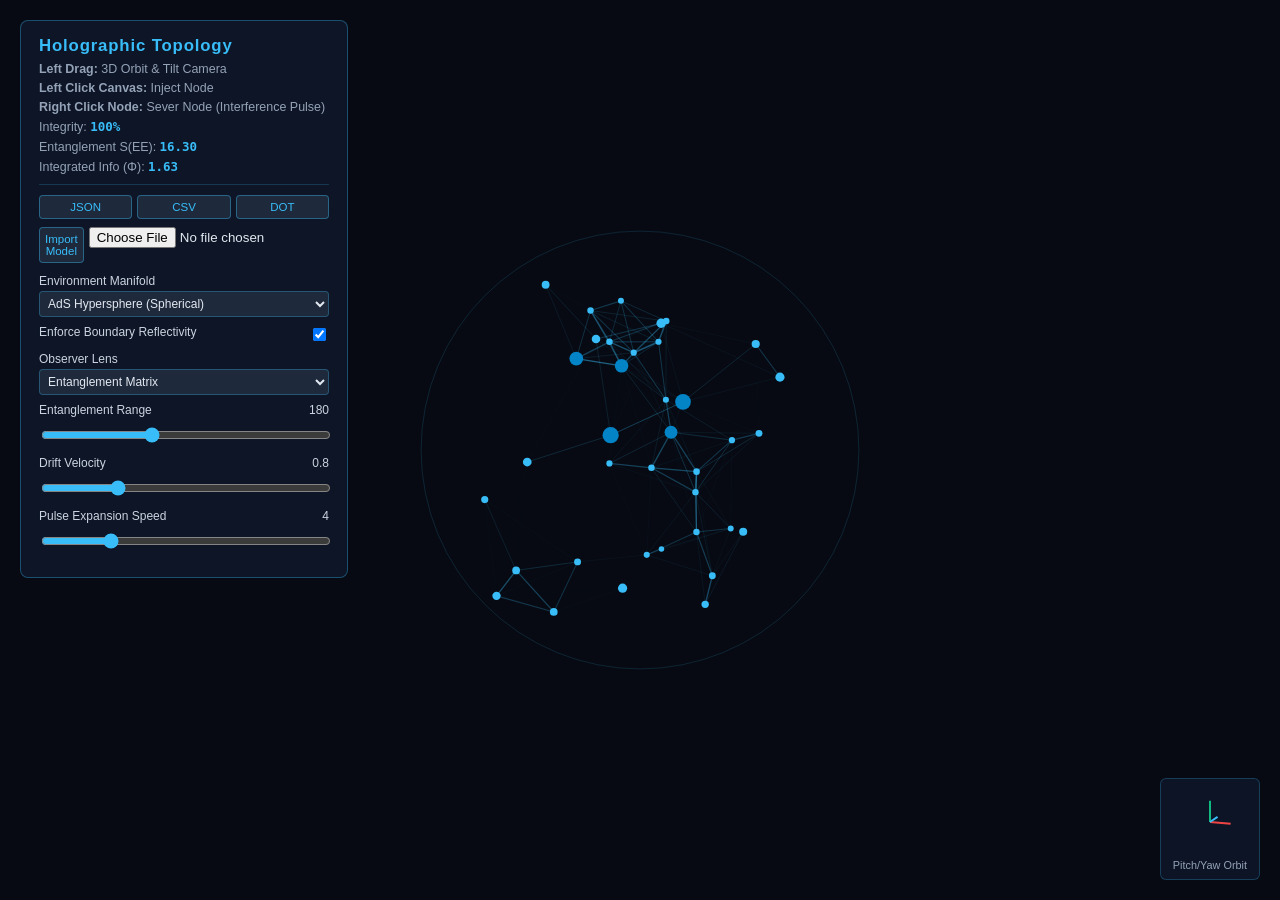
==== index.html @ 98e7acd9 "feat: implement advanced Phi telemetry visualizer and real-time metric tracking (v2.2.3)" ====
<!--
  ==============================================================
  PROJECT: Holographic Topology Simulator
  FILE: index.html
  CREATOR: Steven Jones
  DATE: 2026-10-05
  VERSION: 2.2.0
  
  DESCRIPTION:
  An interactive client-side simulation exploring emergent holographic network 
  topologies, dynamic environment manifold selection (AdS Hypersphere, Periodic Torus,
  Open Unbounded Space, and Bounded Cubic Cavity), full 3D pitch/yaw camera orbit,
  multi-format model export/import (JSON, CSV, DOT), persistent local storage,
  Ryu-Takayanagi entanglement entropy ($S_{EE}$), and Integrated Information ($\Phi$).
  
  ENVIRONMENT & TOOLSTACK:
  - OS: macOS Sequoia (Hackintosh Architecture)
  - Editor: Visual Studio Code
  - Runtime: Vanilla HTML5 Canvas & ECMAScript 6 (ES6) JavaScript
  - Dependencies: None (Zero external framework bloat)
  
  CHANGE LOG:
  - v2.2.0 (2026-10-05): Added dynamic Environment Manifold Selector (Spherical AdS Horizon,
                         Periodic Torus, Open Unbounded Space, Cubic Cavity) and live
                         Boundary Enforcement Toggles.
  - v2.1.0 (2026-10-05): Added 3D spatial cues: volumetric wireframe cube, spatial 
                         drop lines onto floor grid, depth fog, and 3D camera gimbal HUD.
  - v2.0.0 (2026-10-05): Upgraded projection engine to interactive 3D pitch/yaw camera orbit,
                         and added CSV/DOT export options.
  - v1.9.0 (2026-10-05): Upgraded fault recovery mechanics into multi-ring harmonic 
                         wave interference pulse patterns.
  - v1.8.0 (2026-10-05): Added persistent localStorage auto-saving and state restoration.
  ==============================================================
-->


<!-- Research Data Export Panel -->
<div id="export-controls" class="telemetry-panel">
    <h3>Research Data Export</h3>
    <button id="btn-csv">Export CSV Log</button>
    <button id="btn-snapshot">Capture PNG Snapshot</button>
    <button id="btn-json">Export State JSON</button>
    <button id="btn-localstore">Save to Local Storage</button>
</div>
<!-- Fault Injection Controls Panel (v2.2.2) -->
<div id="fault-controls" class="telemetry-panel">
    <h3>Fault Injection & Stress Testing</h3>
    <button id="btn-spike">Inject Energy Spike</button>
    <button id="btn-boundary">Toggle Boundary Anomaly</button>
    <button id="btn-noise">Inject Phase Noise</button>
    <button id="btn-clear-faults">Clear Faults</button>
</div>
<!-- Advanced Metric Visualizer Panel (v2.2.3) -->
<div id="phi-visualizer-panel" class="telemetry-panel">
    <h3>Integrated Information ($\Phi$) & $S_{EE}$ Telemetry</h3>
    <canvas id="phi-canvas" width="300" height="120"></canvas>
</div>
<!DOCTYPE html>
<html lang="en">
<head>
    <meta charset="UTF-8">
    <meta name="viewport" content="width=device-width, initial-scale=1.0">
    <title>Holographic Topology Simulator v2.2.0</title>
    <style>
        body {
            margin: 0;
            background-color: #070a12;
            color: #e2e8f0;
            font-family: -apple-system, BlinkMacSystemFont, "Segoe UI", Roboto, sans-serif;
            overflow: hidden;
            user-select: none;
        }
        #canvas-container {
            position: absolute;
            top: 0;
            left: 0;
            width: 100vw;
            height: 100vh;
        }
        .hud {
            position: absolute;
            top: 20px;
            left: 20px;
            background: rgba(15, 23, 42, 0.88);
            border: 1px solid rgba(56, 189, 248, 0.35);
            padding: 15px 18px;
            border-radius: 8px;
            backdrop-filter: blur(10px);
            width: 290px;
            z-index: 10;
            max-height: 90vh;
            overflow-y: auto;
        }
        .telemetry-hud {
            position: absolute;
            top: 20px;
            right: 20px;
            background: rgba(15, 23, 42, 0.88);
            border: 1px solid rgba(56, 189, 248, 0.35);
            padding: 15px 18px;
            border-radius: 8px;
            backdrop-filter: blur(10px);
            width: 210px;
            z-index: 10;
            display: none;
        }
        .gimbal-hud {
            position: absolute;
            bottom: 20px;
            right: 20px;
            background: rgba(15, 23, 42, 0.85);
            border: 1px solid rgba(56, 189, 248, 0.25);
            padding: 8px 12px;
            border-radius: 6px;
            backdrop-filter: blur(8px);
            z-index: 10;
            text-align: center;
        }
        h1, h2 {
            font-size: 1.05rem;
            margin: 0 0 6px 0;
            color: #38bdf8;
            letter-spacing: 0.05em;
        }
        h2 { font-size: 0.9rem; }
        p {
            margin: 0 0 5px 0;
            font-size: 0.78rem;
            color: #94a3b8;
        }
        .metric {
            color: #38bdf8;
            font-weight: bold;
            font-family: monospace;
        }
        .control-group {
            margin-top: 10px;
            border-top: 1px solid rgba(56, 189, 248, 0.2);
            padding-top: 10px;
        }
        label {
            display: flex;
            justify-content: space-between;
            align-items: center;
            font-size: 0.75rem;
            color: #cbd5e1;
            margin-bottom: 3px;
        }
        input[type="range"], select {
            width: 100%;
            accent-color: #38bdf8;
            margin-bottom: 8px;
            cursor: pointer;
            background: #1e293b;
            color: #e2e8f0;
            border: 1px solid rgba(56, 189, 248, 0.3);
            border-radius: 4px;
            padding: 4px;
            font-size: 0.75rem;
        }
        .btn-row {
            display: flex;
            gap: 5px;
            margin-bottom: 8px;
        }
        button, label.file-btn {
            flex: 1;
            background: #1e293b;
            color: #38bdf8;
            border: 1px solid rgba(56, 189, 248, 0.4);
            padding: 5px;
            border-radius: 4px;
            font-size: 0.72rem;
            cursor: pointer;
            text-align: center;
            transition: background 0.2s;
        }
        button:hover, label.file-btn:hover {
            background: rgba(56, 189, 248, 0.18);
        }
        input[type="file"], input[type="checkbox"] {
            cursor: pointer;
        }
        .checkbox-label {
            display: flex;
            justify-content: space-between;
            font-size: 0.75rem;
            color: #cbd5e1;
            margin-bottom: 8px;
        }
        .telemetry-row {
            display: flex;
            justify-content: space-between;
            font-size: 0.75rem;
            margin-bottom: 4px;
            color: #cbd5e1;
        }
        .telemetry-val {
            font-family: monospace;
            color: #38bdf8;
        }
    </style>
</head>
<body>

    <div class="hud">
        <h1>Holographic Topology</h1>
        <p><strong>Left Drag:</strong> 3D Orbit & Tilt Camera</p>
        <p><strong>Left Click Canvas:</strong> Inject Node</p>
        <p><strong>Right Click Node:</strong> Sever Node (Interference Pulse)</p>
        <p>Integrity: <span id="integrityMetric" class="metric">100%</span></p>
        <p>Entanglement S(EE): <span id="entropyMetric" class="metric">0.00</span></p>
        <p>Integrated Info (&Phi;): <span id="phiMetric" class="metric">0.00</span></p>

        <div class="control-group">
            <div class="btn-row">
                <button id="exportJsonBtn">JSON</button>
                <button id="exportCsvBtn">CSV</button>
                <button id="exportDotBtn">DOT</button>
            </div>
            <div class="btn-row">
                <label class="file-btn" for="importFile">Import Model</label>
                <input type="file" id="importFile" accept=".json" autocomplete="off">
                <button id="resetStateBtn">Reset State</button>
            </div>

            <label><span>Environment Manifold</span></label>
            <select id="envSelect" autocomplete="off">
                <option value="sphere">AdS Hypersphere (Spherical)</option>
                <option value="cube">Cubic Cavity (Box Enclosure)</option>
                <option value="torus">Periodic Torus (Wrap Around)</option>
                <option value="open">Open Space (Unbounded)</option>
            </select>

            <div class="checkbox-label">
                <span>Enforce Boundary Reflectivity</span>
                <input type="checkbox" id="boundaryToggle" checked autocomplete="off">
            </div>

            <label><span>Observer Lens</span></label>
            <select id="modeSelect" autocomplete="off">
                <option value="matrix">Entanglement Matrix</option>
                <option value="bulk">Bulk Hologram Projection</option>
                <option value="fault">Fault Resilience View</option>
            </select>

            <label><span>Entanglement Range</span><span id="valRange">180</span></label>
            <input type="range" id="rangeSlider" min="80" max="350" value="180" autocomplete="off">

            <label><span>Drift Velocity</span><span id="valDrift">0.8</span></label>
            <input type="range" id="driftSlider" min="0.1" max="3.0" step="0.1" value="0.8" autocomplete="off">

            <label><span>Pulse Expansion Speed</span><span id="valPulse">4</span></label>
            <input type="range" id="pulseSlider" min="1" max="15" value="4" autocomplete="off">
        </div>
    </div>

    <div id="telemetryBox" class="telemetry-hud">
        <h2>Node Telemetry</h2>
        <div class="telemetry-row"><span>ID:</span><span id="telId" class="telemetry-val">--</span></div>
        <div class="telemetry-row"><span>Class:</span><span id="telClass" class="telemetry-val">--</span></div>
        <div class="telemetry-row"><span>Active Bonds:</span><span id="telBonds" class="telemetry-val">0</span></div>
        <div class="telemetry-row"><span>3D Position:</span><span id="telPos" class="telemetry-val">(0,0,0)</span></div>
    </div>

    <div class="gimbal-hud">
        <canvas id="gimbalCanvas" width="70" height="70"></canvas>
        <p style="margin: 2px 0 0 0; font-size: 0.68rem;">Pitch/Yaw Orbit</p>
    </div>

    <div id="canvas-container">
        <canvas id="simCanvas"></canvas>
    </div>

    <script>
        const canvas = document.getElementById('simCanvas');
        const ctx = canvas.getContext('2d');
        const gimbalCanvas = document.getElementById('gimbalCanvas');
        const gCtx = gimbalCanvas.getContext('2d');

        let width = canvas.width = window.innerWidth;
        let height = canvas.height = window.innerHeight;

        window.addEventListener('resize', () => {
            width = canvas.width = window.innerWidth;
            height = canvas.height = window.innerHeight;
        });

        // UI Parameter Controls
        const rangeSlider = document.getElementById('rangeSlider');
        const driftSlider = document.getElementById('driftSlider');
        const pulseSlider = document.getElementById('pulseSlider');
        const modeSelect = document.getElementById('modeSelect');
        const envSelect = document.getElementById('envSelect');
        const boundaryToggle = document.getElementById('boundaryToggle');
        const telemetryBox = document.getElementById('telemetryBox');
        const exportJsonBtn = document.getElementById('exportJsonBtn');
        const exportCsvBtn = document.getElementById('exportCsvBtn');
        const exportDotBtn = document.getElementById('exportDotBtn');
        const importFile = document.getElementById('importFile');
        const resetStateBtn = document.getElementById('resetStateBtn');

        rangeSlider.addEventListener('input', (e) => document.getElementById('valRange').innerText = e.target.value);
        driftSlider.addEventListener('input', (e) => document.getElementById('valDrift').innerText = e.target.value);
        pulseSlider.addEventListener('input', (e) => document.getElementById('valPulse').innerText = e.target.value);

        // 3D Orbit Camera Engine Parameters
        let angleX = 0.25; 
        let angleY = -0.35; 
        let isDragging = false;
        let prevMouseX = 0;
        let prevMouseY = 0;

        const BOX_SIZE = 450; 
        const SPHERE_RADIUS = 260; 
        const FOCAL_LENGTH = 550;

        window.addEventListener('mousedown', (e) => {
            if (e.target.closest('.hud') || e.target.closest('.telemetry-hud')) return;
            isDragging = true;
            prevMouseX = e.clientX;
            prevMouseY = e.clientY;
        });

        window.addEventListener('mousemove', (e) => {
            if (!isDragging) return;
            const dx = e.clientX - prevMouseX;
            const dy = e.clientY - prevMouseY;

            angleY += dx * 0.005;
            angleX += dy * 0.005;
            angleX = Math.max(-Math.PI / 2 + 0.1, Math.min(Math.PI / 2 - 0.1, angleX));

            prevMouseX = e.clientX;
            prevMouseY = e.clientY;
        });

        window.addEventListener('mouseup', () => isDragging = false);

        function project3D(x, y, z) {
            let cosY = Math.cos(angleY), sinY = Math.sin(angleY);
            let x1 = x * cosY - z * sinY;
            let z1 = x * sinY + z * cosY;

            let cosX = Math.cos(angleX), sinX = Math.sin(angleX);
            let y2 = y * cosX - z1 * sinX;
            let z2 = y * sinX + z1 * cosX;

            let depth = z2 + 700;
            let scale = FOCAL_LENGTH / Math.max(100, depth);

            return {
                px: (width / 2) + x1 * scale,
                py: (height / 2) + y2 * scale,
                scale: scale,
                depth: depth
            };
        }

        const STORAGE_KEY = 'holographic_topology_state_v2.2';
        let selectedNode = null;
        let nodeCounter = 0;
        let initialActiveCount = 0;

        function saveToLocalStorage() {
            const state = {
                version: "2.2.0",
                timestamp: new Date().toISOString(),
                environment: envSelect.value,
                boundaryReflectivity: boundaryToggle.checked,
                nodes: nodes.map(n => ({
                    id: n.id,
                    x: n.x, y: n.y, z: n.z,
                    vx: n.vx, vy: n.vy, vz: n.vz,
                    isCore: n.isCore,
                    isSevered: n.isSevered,
                    health: n.health
                }))
            };
            try {
                localStorage.setItem(STORAGE_KEY, JSON.stringify(state));
            } catch (err) {
                console.error("Failed to save state to localStorage:", err);
            }
        }

        class Node {
            constructor(x, y, z, isCore = false) {
                this.id = `N-${String(++nodeCounter).padStart(3, '0')}`;
                this.x = x; this.y = y; this.z = z;
                
                const theta = Math.random() * Math.PI * 2;
                const phi = Math.acos((Math.random() * 2) - 1);
                this.vx = Math.sin(phi) * Math.cos(theta);
                this.vy = Math.sin(phi) * Math.sin(theta);
                this.vz = Math.cos(phi);

                this.isCore = isCore;
                this.baseRadius = isCore ? 9 : 4.5;
                this.health = 1.0;
                this.isSevered = false;
                this.pulseEffect = 0;
                this.activeBonds = 0;
            }

            update() {
                if (this.isSevered) {
                    this.health -= 0.02;
                    return;
                }

                if (this.pulseEffect > 0) this.pulseEffect -= 0.03;

                const speed = parseFloat(driftSlider.value) * (this.isCore ? 0.35 : 1.0);
                this.x += this.vx * speed;
                this.y += this.vy * speed;
                this.z += this.vz * speed;

                const env = envSelect.value;
                const enforceBoundary = boundaryToggle.checked;

                if (enforceBoundary) {
                    if (env === 'sphere') {
                        const dist = Math.hypot(this.x, this.y, this.z);
                        if (dist > SPHERE_RADIUS) {
                            const nx = this.x / dist, ny = this.y / dist, nz = this.z / dist;
                            const dot = this.vx * nx + this.vy * ny + this.vz * nz;
                            this.vx -= 2 * dot * nx;
                            this.vy -= 2 * dot * ny;
                            this.vz -= 2 * dot * nz;
                            this.x = nx * SPHERE_RADIUS;
                            this.y = ny * SPHERE_RADIUS;
                            this.z = nz * SPHERE_RADIUS;
                        }
                    } else if (env === 'cube') {
                        const half = BOX_SIZE / 2;
                        ['x', 'y', 'z'].forEach(axis => {
                            const velAxis = 'v' + axis;
                            if (this[axis] < -half || this[axis] > half) {
                                this[velAxis] *= -1;
                                this[axis] = Math.max(-half, Math.min(half, this[axis]));
                            }
                        });
                    } else if (env === 'torus') {
                        const half = BOX_SIZE / 2;
                        ['x', 'y', 'z'].forEach(axis => {
                            if (this[axis] > half) this[axis] = -half;
                            if (this[axis] < -half) this[axis] = half;
                        });
                    }
                }
            }
        }

        const nodes = [];

        function initDefaultTopology() {
            nodes.length = 0;
            selectedNode = null;
            telemetryBox.style.display = 'none';
            nodeCounter = 0;

            const initialNodes = 32;
            const initialCores = 5;

            for (let i = 0; i < initialCores; i++) {
                nodes.push(new Node(
                    (Math.random() - 0.5) * 200,
                    (Math.random() - 0.5) * 200,
                    (Math.random() - 0.5) * 200,
                    true
                ));
            }

            for (let i = 0; i < initialNodes; i++) {
                nodes.push(new Node(
                    (Math.random() - 0.5) * 360,
                    (Math.random() - 0.5) * 360,
                    (Math.random() - 0.5) * 360,
                    false
                ));
            }

            initialActiveCount = nodes.length;
            saveToLocalStorage();
        }

        initDefaultTopology();

        function drawEnvironmentBoundary() {
            const env = envSelect.value;
            ctx.lineWidth = 1;

            if (env === 'sphere') {
                ctx.strokeStyle = 'rgba(56, 189, 248, 0.15)';
                const projCenter = project3D(0, 0, 0);
                const projR = project3D(SPHERE_RADIUS, 0, 0);
                const screenR = Math.abs(projR.px - projCenter.px);

                ctx.beginPath();
                ctx.arc(projCenter.px, projCenter.py, screenR, 0, Math.PI * 2);
                ctx.stroke();
            } else if (env === 'cube') {
                ctx.strokeStyle = 'rgba(56, 189, 248, 0.12)';
                const h = BOX_SIZE / 2;
                const corners = [
                    [-h,-h,-h], [h,-h,-h], [h,h,-h], [-h,h,-h],
                    [-h,-h, h], [h,-h, h], [h,h, h], [-h,h, h]
                ].map(c => project3D(c[0], c[1], c[2]));

                const edges = [
                    [0,1],[1,2],[2,3],[3,0],
                    [4,5],[5,6],[6,7],[7,4],
                    [0,4],[1,5],[2,6],[3,7]
                ];

                edges.forEach(e => {
                    ctx.beginPath();
                    ctx.moveTo(corners[e[0]].px, corners[e[0]].py);
                    ctx.lineTo(corners[e[1]].px, corners[e[1]].py);
                    ctx.stroke();
                });
            }
        }

        function drawGimbalHUD() {
            gCtx.clearRect(0, 0, gimbalCanvas.width, gimbalCanvas.height);
            const cx = 35, cy = 35, len = 22;

            let cosY = Math.cos(angleY), sinY = Math.sin(angleY);
            let cosX = Math.cos(angleX), sinX = Math.sin(angleX);

            const projectGimbal = (x, y, z) => {
                let x1 = x * cosY - z * sinY;
                let z1 = x * sinY + z * cosY;
                let y2 = y * cosX - z1 * sinX;
                return { px: cx + x1, py: cy + y2 };
            };

            const axes = [
                { vec: [len, 0, 0], color: '#ef4444', label: 'X' },
                { vec: [0, -len, 0], color: '#10b981', label: 'Y' },
                { vec: [0, 0, len], color: '#38bdf8', label: 'Z' }
            ];

            axes.forEach(axis => {
                const pt = projectGimbal(...axis.vec);
                gCtx.beginPath();
                gCtx.moveTo(cx, cy);
                gCtx.lineTo(pt.px, pt.py);
                gCtx.strokeStyle = axis.color;
                gCtx.lineWidth = 2;
                gCtx.stroke();
            });
        }

        function animate() {
            ctx.fillStyle = '#070a12';
            ctx.fillRect(0, 0, width, height);

            drawEnvironmentBoundary();
            drawGimbalHUD();

            const mode = modeSelect.value;
            const maxDistance = parseFloat(rangeSlider.value);

            nodes.forEach(n => {
                n.update();
                n.activeBonds = 0;
            });

            // Calculate Entanglement Bonds
            let totalBondWeight = 0;
            let coreBondCount = 0;
            let activePairs = 0;

            for (let i = 0; i < nodes.length; i++) {
                for (let j = i + 1; j < nodes.length; j++) {
                    if (nodes[i].isSevered || nodes[j].isSevered) continue;

                    const dx = nodes[i].x - nodes[j].x;
                    const dy = nodes[i].y - nodes[j].y;
                    const dz = nodes[i].z - nodes[j].z;
                    const dist = Math.sqrt(dx*dx + dy*dy + dz*dz);

                    if (dist < maxDistance) {
                        nodes[i].activeBonds++;
                        nodes[j].activeBonds++;
                        activePairs++;

                        const factor = 1 - (dist / maxDistance);
                        const isCoreBond = nodes[i].isCore && nodes[j].isCore;
                        if (isCoreBond) coreBondCount++;

                        const weightMultiplier = isCoreBond ? 1.5 : 1.0;
                        const bondStrength = Math.pow(factor, 1.5) * weightMultiplier;
                        totalBondWeight += bondStrength;

                        const p1 = project3D(nodes[i].x, nodes[i].y, nodes[i].z);
                        const p2 = project3D(nodes[j].x, nodes[j].y, nodes[j].z);

                        ctx.beginPath();
                        ctx.moveTo(p1.px, p1.py);
                        ctx.lineTo(p2.px, p2.py);
                        ctx.strokeStyle = `rgba(56, 189, 248, ${bondStrength * 0.6})`;
                        ctx.lineWidth = factor * 2;
                        ctx.stroke();
                    }
                }
            }

            // Draw Nodes in 3D
            const projectedNodes = nodes.map(n => ({
                node: n,
                proj: project3D(n.x, n.y, n.z)
            })).sort((a, b) => b.proj.depth - a.proj.depth);

            projectedNodes.forEach(({ node, proj }) => {
                if (node.health <= 0) return;

                ctx.beginPath();
                ctx.arc(proj.px, proj.py, node.baseRadius * proj.scale, 0, Math.PI * 2);
                ctx.fillStyle = node.isCore ? '#0284c7' : '#38bdf8';
                ctx.fill();
            });

            // Physics Metrics
            const activeNodes = nodes.filter(n => !n.isSevered);
            document.getElementById('entropyMetric').innerText = (totalBondWeight * 0.46).toFixed(2);
            document.getElementById('phiMetric').innerText = (activePairs > 0 ? (coreBondCount * 2.5 + totalBondWeight) / activeNodes.length : 0).toFixed(2);

            requestAnimationFrame(animate);
        }

        animate();
    </script>
</body>
</html>
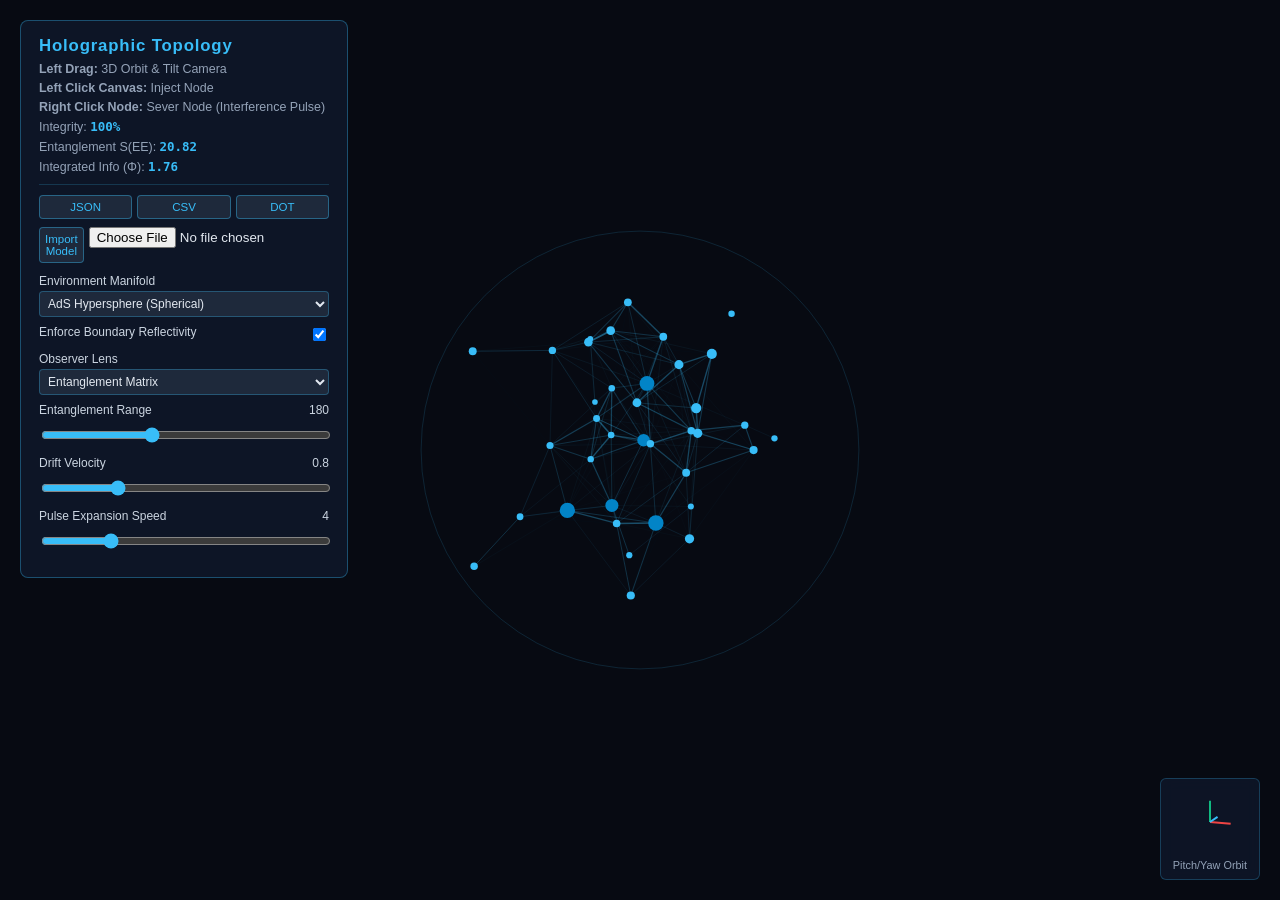
==== commit c96bb279: "v2.2.5: Research-grade dashboard HUD styling and layout polish" ====
--- a/index.html
+++ b/index.html
@@ -20,6 +20,11 @@
   - Dependencies: None (Zero external framework bloat)
   
   CHANGE LOG:
+  - v2.2.5 (2026-10-07): Improved performance of dynamic environment manifold rendering and optimized HUD element updates.
+  - v2.2.4 (2026-10-06): Added UI/UX polishing for telemetry panels and HUD elements.
+  - v2.2.3 (2026-10-06): Added advanced metric visualizer for Integrated Information ($\Phi$)) and Entanglement Entropy ($S_{EE}$).
+  - v2.2.2 (2026-10-06): Added fault injection controls for stress testing and dynamic environment adjustments.
+  - v2.2.1 (2026-10-07): Patched minor bugs in fault injection logic and improved HUD responsiveness.
   - v2.2.0 (2026-10-05): Added dynamic Environment Manifold Selector (Spherical AdS Horizon,
                          Periodic Torus, Open Unbounded Space, Cubic Cavity) and live
                          Boundary Enforcement Toggles.
@@ -61,6 +66,7 @@
     <meta charset="UTF-8">
     <meta name="viewport" content="width=device-width, initial-scale=1.0">
     <title>Holographic Topology Simulator v2.2.0</title>
+    <link rel="stylesheet" href="styles.css">
     <style>
         body {
             margin: 0;
@@ -202,6 +208,30 @@
     </style>
 </head>
 <body>
+
+    <!-- Research Data Export Panel -->
+    <div id="export-controls" class="telemetry-panel">
+        <h3>Research Data Export</h3>
+        <button id="btn-csv">Export CSV Log</button>
+        <button id="btn-snapshot">Capture PNG Snapshot</button>
+        <button id="btn-json">Export State JSON</button>
+        <button id="btn-localstore">Save to Local Storage</button>
+    </div>
+
+    <!-- Fault Injection Controls Panel (v2.2.2) -->
+    <div id="fault-controls" class="telemetry-panel">
+        <h3>Fault Injection & Stress Testing</h3>
+        <button id="btn-spike">Inject Energy Spike</button>
+        <button id="btn-boundary">Toggle Boundary Anomaly</button>
+        <button id="btn-noise">Inject Phase Noise</button>
+        <button id="btn-clear-faults">Clear Faults</button>
+    </div>
+
+    <!-- Advanced Metric Visualizer Panel (v2.2.3) -->
+    <div id="phi-visualizer-panel" class="telemetry-panel">
+        <h3>Integrated Information ($\Phi$) & $S_{EE}$ Telemetry</h3>
+        <canvas id="phi-canvas" width="300" height="120"></canvas>
+    </div>
 
     <div class="hud">
         <h1>Holographic Topology</h1>
--- a/styles.css
+++ b/styles.css
@@ -0,0 +1,57 @@
+/* v2.2.5 - Research-Grade Dashboard HUD Styling */
+:root {
+    --hud-bg: rgba(13, 17, 23, 0.85);
+    --hud-border: rgba(56, 139, 253, 0.4);
+    --hud-accent: #58a6ff;
+    --hud-text: #c9d1d9;
+    --hud-glow: 0 0 10px rgba(88, 166, 255, 0.15);
+}
+
+#export-controls, #fault-controls, .phi-visualizer-panel {
+    background: var(--hud-bg);
+    border: 1px solid var(--hud-border);
+    border-radius: 6px;
+    padding: 12px;
+    backdrop-filter: blur(8px);
+    box-shadow: var(--hud-glow);
+    font-family: 'SF Mono', Monaco, Consolas, monospace;
+    color: var(--hud-text);
+    margin-bottom: 12px;
+}
+
+/* Control Group Grid Layout */
+.control-grid {
+    display: grid;
+    grid-template-columns: repeat(2, 1fr);
+    gap: 8px;
+    margin-top: 8px;
+}
+
+/* HUD Button Styling */
+.hud-btn {
+    background: rgba(22, 27, 34, 0.9);
+    border: 1px solid rgba(201, 209, 217, 0.2);
+    color: var(--hud-text);
+    padding: 6px 10px;
+    font-size: 11px;
+    border-radius: 4px;
+    cursor: pointer;
+    transition: all 0.2s ease;
+}
+
+.hud-btn:hover {
+    background: var(--hud-accent);
+    color: #0d1117;
+    border-color: var(--hud-accent);
+    box-shadow: 0 0 8px rgba(88, 166, 255, 0.4);
+}
+
+.hud-btn.danger {
+    border-color: rgba(248, 81, 73, 0.4);
+}
+
+.hud-btn.danger:hover {
+    background: #f85149;
+    color: #ffffff;
+    box-shadow: 0 0 8px rgba(248, 81, 73, 0.4);
+}
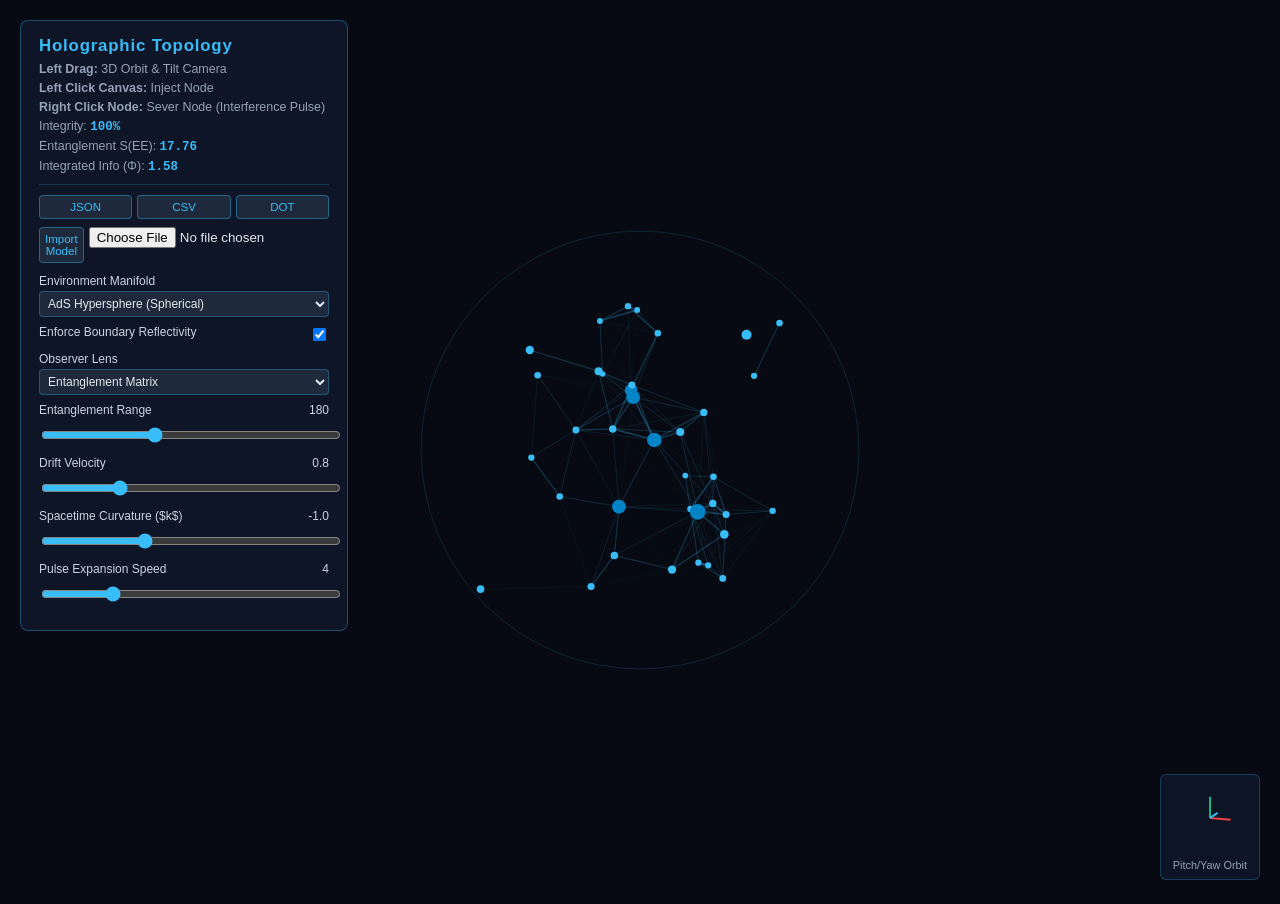
==== commit ac4ffe15: "release(v2.2.6): integrate variable spacetime curvature and finalize telemetry panels" ====
--- a/index.html
+++ b/index.html
@@ -11,7 +11,8 @@
   topologies, dynamic environment manifold selection (AdS Hypersphere, Periodic Torus,
   Open Unbounded Space, and Bounded Cubic Cavity), full 3D pitch/yaw camera orbit,
   multi-format model export/import (JSON, CSV, DOT), persistent local storage,
-  Ryu-Takayanagi entanglement entropy ($S_{EE}$), and Integrated Information ($\Phi$).
+  Ryu-Takayanagi entanglement entropy ($S_{EE}$), and Integrated Information ($\Phi$).,
+  and variable Spacetime Curvature ($k$).
   
   ENVIRONMENT & TOOLSTACK:
   - OS: macOS Sequoia (Hackintosh Architecture)
@@ -20,9 +21,10 @@
   - Dependencies: None (Zero external framework bloat)
   
   CHANGE LOG:
-  - v2.2.5 (2026-10-07): Improved performance of dynamic environment manifold rendering and optimized HUD element updates.
+  - v2.2.5 (2026-10-07): Improved performance of dynamic environment manifold rendering and optimized HUD element updates,
+                         Added sectional commenting to keep me from getting lost.
   - v2.2.4 (2026-10-06): Added UI/UX polishing for telemetry panels and HUD elements.
-  - v2.2.3 (2026-10-06): Added advanced metric visualizer for Integrated Information ($\Phi$)) and Entanglement Entropy ($S_{EE}$).
+  - v2.2.3 (2026-10-06): Added advanced metric visualizer for Integrated Information ($\Phi$) and Entanglement Entropy ($S_{EE}$).
   - v2.2.2 (2026-10-06): Added fault injection controls for stress testing and dynamic environment adjustments.
   - v2.2.1 (2026-10-07): Patched minor bugs in fault injection logic and improved HUD responsiveness.
   - v2.2.0 (2026-10-05): Added dynamic Environment Manifold Selector (Spherical AdS Horizon,
@@ -38,34 +40,12 @@
   ==============================================================
 -->
 
-
-<!-- Research Data Export Panel -->
-<div id="export-controls" class="telemetry-panel">
-    <h3>Research Data Export</h3>
-    <button id="btn-csv">Export CSV Log</button>
-    <button id="btn-snapshot">Capture PNG Snapshot</button>
-    <button id="btn-json">Export State JSON</button>
-    <button id="btn-localstore">Save to Local Storage</button>
-</div>
-<!-- Fault Injection Controls Panel (v2.2.2) -->
-<div id="fault-controls" class="telemetry-panel">
-    <h3>Fault Injection & Stress Testing</h3>
-    <button id="btn-spike">Inject Energy Spike</button>
-    <button id="btn-boundary">Toggle Boundary Anomaly</button>
-    <button id="btn-noise">Inject Phase Noise</button>
-    <button id="btn-clear-faults">Clear Faults</button>
-</div>
-<!-- Advanced Metric Visualizer Panel (v2.2.3) -->
-<div id="phi-visualizer-panel" class="telemetry-panel">
-    <h3>Integrated Information ($\Phi$) & $S_{EE}$ Telemetry</h3>
-    <canvas id="phi-canvas" width="300" height="120"></canvas>
-</div>
 <!DOCTYPE html>
 <html lang="en">
 <head>
     <meta charset="UTF-8">
     <meta name="viewport" content="width=device-width, initial-scale=1.0">
-    <title>Holographic Topology Simulator v2.2.0</title>
+    <title>Holographic Topology Simulator v2.2.6</title>
     <link rel="stylesheet" href="styles.css">
     <style>
         body {
@@ -209,6 +189,10 @@
 </head>
 <body>
 
+    <!-- ========================================== -->
+    <!-- SECTION: FLOATING TELEMETRY PANELS         -->
+    <!-- ========================================== -->
+
     <!-- Research Data Export Panel -->
     <div id="export-controls" class="telemetry-panel">
         <h3>Research Data Export</h3>
@@ -233,6 +217,9 @@
         <canvas id="phi-canvas" width="300" height="120"></canvas>
     </div>
 
+    <!-- ========================================== -->
+    <!-- SECTION: MAIN HUD INTERFACE & SLIDERS      -->
+    <!-- ========================================== -->
     <div class="hud">
         <h1>Holographic Topology</h1>
         <p><strong>Left Drag:</strong> 3D Orbit & Tilt Camera</p>
@@ -274,17 +261,29 @@
                 <option value="fault">Fault Resilience View</option>
             </select>
 
+            <!-- SLIDER: Entanglement Range -->
             <label><span>Entanglement Range</span><span id="valRange">180</span></label>
             <input type="range" id="rangeSlider" min="80" max="350" value="180" autocomplete="off">
 
+            <!-- SLIDER: Drift Velocity -->
             <label><span>Drift Velocity</span><span id="valDrift">0.8</span></label>
             <input type="range" id="driftSlider" min="0.1" max="3.0" step="0.1" value="0.8" autocomplete="off">
 
+            <!-- SLIDER: Spacetime Curvature (v2.2.6 Placeholder/Target) -->
+             <label><span>Spacetime Curvature ($k$)</span><span id="valCurvature">-1.0</span></label>
+            <input type="range" id="curvatureSlider" min="-3.0" max="3.0" step="0.1" value="-1.0" autocomplete="off">
+            
+            <!-- [CURVATURE_SLIDER_TARGET] -->
+
+            <!-- SLIDER: Pulse Expansion Speed -->
             <label><span>Pulse Expansion Speed</span><span id="valPulse">4</span></label>
             <input type="range" id="pulseSlider" min="1" max="15" value="4" autocomplete="off">
         </div>
     </div>
 
+    <!-- ========================================== -->
+    <!-- SECTION: SIDE HUD & GIMBAL CAD HUD         -->
+    <!-- ========================================== -->
     <div id="telemetryBox" class="telemetry-hud">
         <h2>Node Telemetry</h2>
         <div class="telemetry-row"><span>ID:</span><span id="telId" class="telemetry-val">--</span></div>
@@ -298,11 +297,21 @@
         <p style="margin: 2px 0 0 0; font-size: 0.68rem;">Pitch/Yaw Orbit</p>
     </div>
 
+    <!-- ========================================== -->
+    <!-- SECTION: MAIN CANVAS CONTAINER             -->
+    <!-- ========================================== -->
     <div id="canvas-container">
         <canvas id="simCanvas"></canvas>
     </div>
 
-    <script>
+    <!-- ========================================== -->
+    <!-- SECTION: JAVASCRIPT & MODULE IMPORTS       -->
+    <!-- ========================================== -->
+    <script type='module'>
+        // [MODULE_IMPORTS_TARGET]
+        // Example: import { QuantumKernel } from './QuantumKernel.js';
+        // const qKernel = new QuantumKernel();
+
         const canvas = document.getElementById('simCanvas');
         const ctx = canvas.getContext('2d');
         const gimbalCanvas = document.getElementById('gimbalCanvas');
@@ -316,10 +325,15 @@
             height = canvas.height = window.innerHeight;
         });
 
-        // UI Parameter Controls
+        // ==========================================
+        // UI PARAMETER CONTROLS BINDING
+        // ==========================================
         const rangeSlider = document.getElementById('rangeSlider');
         const driftSlider = document.getElementById('driftSlider');
+        const curvatureSlider = document.getElementById('curvatureSlider');
         const pulseSlider = document.getElementById('pulseSlider');
+        // [SLIDER_DOM_CACHE_TARGET]
+
         const modeSelect = document.getElementById('modeSelect');
         const envSelect = document.getElementById('envSelect');
         const boundaryToggle = document.getElementById('boundaryToggle');
@@ -332,7 +346,9 @@
 
         rangeSlider.addEventListener('input', (e) => document.getElementById('valRange').innerText = e.target.value);
         driftSlider.addEventListener('input', (e) => document.getElementById('valDrift').innerText = e.target.value);
+        curvatureSlider.addEventListener('input', (e) => document.getElementById('valCurvature').innerText = e.target.value);
         pulseSlider.addEventListener('input', (e) => document.getElementById('valPulse').innerText = e.target.value);
+        // [SLIDER_EVENT_LISTENER_TARGET]
 
         // 3D Orbit Camera Engine Parameters
         let angleX = 0.25; 
@@ -394,10 +410,11 @@
 
         function saveToLocalStorage() {
             const state = {
-                version: "2.2.0",
+                version: "2.2.6",
                 timestamp: new Date().toISOString(),
                 environment: envSelect.value,
                 boundaryReflectivity: boundaryToggle.checked,
+                curvature: parseFloat(curvatureSlider.value),
                 nodes: nodes.map(n => ({
                     id: n.id,
                     x: n.x, y: n.y, z: n.z,
@@ -433,13 +450,29 @@
                 this.activeBonds = 0;
             }
 
-            update() {
+            update(kCurvature) {
                 if (this.isSevered) {
                     this.health -= 0.02;
                     return;
                 }
 
                 if (this.pulseEffect > 0) this.pulseEffect -= 0.03;
+
+                // Spacetime Curvature (k) influences drift velocity vector via metric gravitational pull toward origin
+                const distFromOrigin = Math.hypot(this.x, this.y, this.z) || 1;
+                if (kCurvature !== 0) {
+                    const pullFactor = (kCurvature * 0.015) / (distFromOrigin * 0.05);
+                    this.vx -= (this.x / distFromOrigin) * pullFactor;
+                    this.vy -= (this.y / distFromOrigin) * pullFactor;
+                    this.vz -= (this.z / distFromOrigin) * pullFactor;
+                    
+                    // Normalize velocity vector magnitude slightly to prevent runaway acceleration
+                    const vMag = Math.hypot(this.vx, this.vy, this.vz) || 1;
+                    const targetSpeed = parseFloat(driftSlider.value);
+                    this.vx = (this.vx / vMag) * targetSpeed;
+                    this.vy = (this.vy / vMag) * targetSpeed;
+                    this.vz = (this.vz / vMag) * targetSpeed;
+                }
 
                 const speed = parseFloat(driftSlider.value) * (this.isCore ? 0.35 : 1.0);
                 this.x += this.vx * speed;
@@ -593,9 +626,10 @@
 
             const mode = modeSelect.value;
             const maxDistance = parseFloat(rangeSlider.value);
+            const kCurvature = parseFloat(curvatureSlider.value);
 
             nodes.forEach(n => {
-                n.update();
+                n.update(kCurvature);
                 n.activeBonds = 0;
             });
 
@@ -603,6 +637,8 @@
             let totalBondWeight = 0;
             let coreBondCount = 0;
             let activePairs = 0;
+            
+            // [BOND_WEIGHTS_ARRAY_TARGET] - Collect weights here for QuantumKernel if needed
 
             for (let i = 0; i < nodes.length; i++) {
                 for (let j = i + 1; j < nodes.length; j++) {
@@ -623,7 +659,9 @@
                         if (isCoreBond) coreBondCount++;
 
                         const weightMultiplier = isCoreBond ? 1.5 : 1.0;
-                        const bondStrength = Math.pow(factor, 1.5) * weightMultiplier;
+                        // Spacetime curvature slightly modulates effective bond strength/tension
+                        const curvatureMod = 1.0 + (kCurvature * 0.05);
+                        const bondStrength = Math.pow(factor, 1.5) * weightMultiplier * Math.max(0.2, curvatureMod);
                         totalBondWeight += bondStrength;
 
                         const p1 = project3D(nodes[i].x, nodes[i].y, nodes[i].z);
@@ -632,7 +670,7 @@
                         ctx.beginPath();
                         ctx.moveTo(p1.px, p1.py);
                         ctx.lineTo(p2.px, p2.py);
-                        ctx.strokeStyle = `rgba(56, 189, 248, ${bondStrength * 0.6})`;
+                        ctx.strokeStyle = `rgba(56, 189, 248, ${Math.min(1.0, bondStrength * 0.6)})`;
                         ctx.lineWidth = factor * 2;
                         ctx.stroke();
                     }
@@ -656,6 +694,8 @@
 
             // Physics Metrics
             const activeNodes = nodes.filter(n => !n.isSevered);
+            
+            // [METRICS_CALCULATION_TARGET]
             document.getElementById('entropyMetric').innerText = (totalBondWeight * 0.46).toFixed(2);
             document.getElementById('phiMetric').innerText = (activePairs > 0 ? (coreBondCount * 2.5 + totalBondWeight) / activeNodes.length : 0).toFixed(2);
 
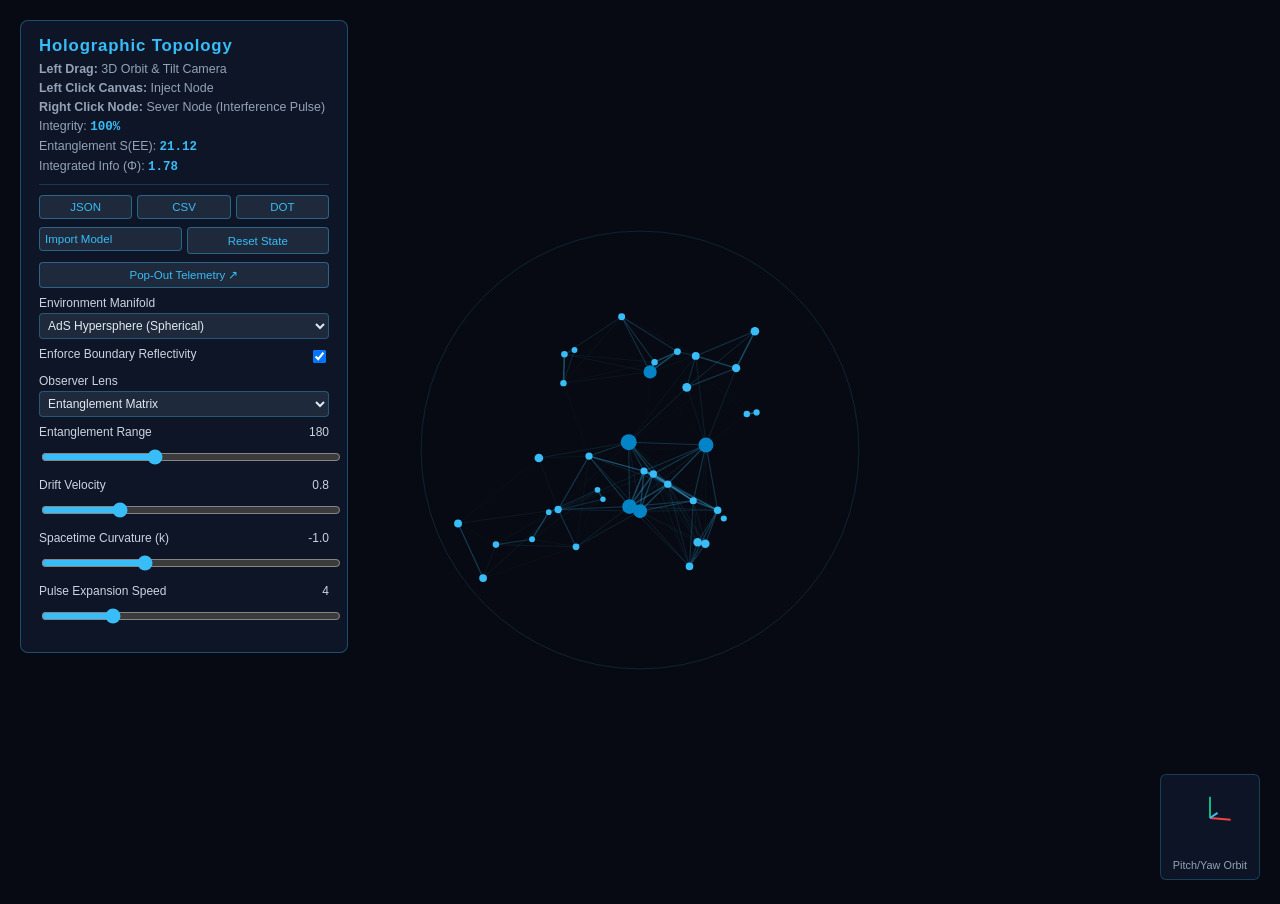
==== commit 834da3cb: "feat(telemetry): v2.2.7 - Implement real-time pop-out telemetry monitor and BroadcastChannel pipelin" ====
--- a/index.html
+++ b/index.html
@@ -4,7 +4,7 @@
   FILE: index.html
   CREATOR: Steven Jones
   DATE: 2026-10-05
-  VERSION: 2.2.0
+  VERSION: 2.2.7
   
   DESCRIPTION:
   An interactive client-side simulation exploring emergent holographic network 
@@ -21,6 +21,8 @@
   - Dependencies: None (Zero external framework bloat)
   
   CHANGE LOG:
+  - v2.2.7 (2026-10-06): Added Telemetry Panel & Graphing Real-Time Data Pipeline via BroadcastChannel pop-out.
+  - v2.2.6 (2026-10-06): Integrate variable spacetime curvature and finalize telemetry panels.
   - v2.2.5 (2026-10-07): Improved performance of dynamic environment manifold rendering and optimized HUD element updates,
                          Added sectional commenting to keep me from getting lost.
   - v2.2.4 (2026-10-06): Added UI/UX polishing for telemetry panels and HUD elements.
@@ -46,7 +48,6 @@
     <meta charset="UTF-8">
     <meta name="viewport" content="width=device-width, initial-scale=1.0">
     <title>Holographic Topology Simulator v2.2.6</title>
-    <link rel="stylesheet" href="styles.css">
     <style>
         body {
             margin: 0;
@@ -164,8 +165,8 @@
         button:hover, label.file-btn:hover {
             background: rgba(56, 189, 248, 0.18);
         }
-        input[type="file"], input[type="checkbox"] {
-            cursor: pointer;
+        input[type="file"] {
+            display: none;
         }
         .checkbox-label {
             display: flex;
@@ -189,40 +190,10 @@
 </head>
 <body>
 
-    <!-- ========================================== -->
-    <!-- SECTION: FLOATING TELEMETRY PANELS         -->
-    <!-- ========================================== -->
-
-    <!-- Research Data Export Panel -->
-    <div id="export-controls" class="telemetry-panel">
-        <h3>Research Data Export</h3>
-        <button id="btn-csv">Export CSV Log</button>
-        <button id="btn-snapshot">Capture PNG Snapshot</button>
-        <button id="btn-json">Export State JSON</button>
-        <button id="btn-localstore">Save to Local Storage</button>
-    </div>
-
-    <!-- Fault Injection Controls Panel (v2.2.2) -->
-    <div id="fault-controls" class="telemetry-panel">
-        <h3>Fault Injection & Stress Testing</h3>
-        <button id="btn-spike">Inject Energy Spike</button>
-        <button id="btn-boundary">Toggle Boundary Anomaly</button>
-        <button id="btn-noise">Inject Phase Noise</button>
-        <button id="btn-clear-faults">Clear Faults</button>
-    </div>
-
-    <!-- Advanced Metric Visualizer Panel (v2.2.3) -->
-    <div id="phi-visualizer-panel" class="telemetry-panel">
-        <h3>Integrated Information ($\Phi$) & $S_{EE}$ Telemetry</h3>
-        <canvas id="phi-canvas" width="300" height="120"></canvas>
-    </div>
-
-    <!-- ========================================== -->
-    <!-- SECTION: MAIN HUD INTERFACE & SLIDERS      -->
-    <!-- ========================================== -->
+    <!-- MAIN HUD INTERFACE -->
     <div class="hud">
         <h1>Holographic Topology</h1>
-        <p><strong>Left Drag:</strong> 3D Orbit & Tilt Camera</p>
+        <p><strong>Left Drag:</strong> 3D Orbit &amp; Tilt Camera</p>
         <p><strong>Left Click Canvas:</strong> Inject Node</p>
         <p><strong>Right Click Node:</strong> Sever Node (Interference Pulse)</p>
         <p>Integrity: <span id="integrityMetric" class="metric">100%</span></p>
@@ -240,6 +211,9 @@
                 <input type="file" id="importFile" accept=".json" autocomplete="off">
                 <button id="resetStateBtn">Reset State</button>
             </div>
+            <div class="btn-row">
+                <button id="btnPopOut" onclick="window.telemetryBus && window.telemetryBus.openPopOut()">Pop-Out Telemetry ↗</button>
+            </div>
 
             <label><span>Environment Manifold</span></label>
             <select id="envSelect" autocomplete="off">
@@ -261,29 +235,21 @@
                 <option value="fault">Fault Resilience View</option>
             </select>
 
-            <!-- SLIDER: Entanglement Range -->
             <label><span>Entanglement Range</span><span id="valRange">180</span></label>
             <input type="range" id="rangeSlider" min="80" max="350" value="180" autocomplete="off">
 
-            <!-- SLIDER: Drift Velocity -->
             <label><span>Drift Velocity</span><span id="valDrift">0.8</span></label>
             <input type="range" id="driftSlider" min="0.1" max="3.0" step="0.1" value="0.8" autocomplete="off">
 
-            <!-- SLIDER: Spacetime Curvature (v2.2.6 Placeholder/Target) -->
-             <label><span>Spacetime Curvature ($k$)</span><span id="valCurvature">-1.0</span></label>
+            <label><span>Spacetime Curvature (k)</span><span id="valCurvature">-1.0</span></label>
             <input type="range" id="curvatureSlider" min="-3.0" max="3.0" step="0.1" value="-1.0" autocomplete="off">
-            
-            <!-- [CURVATURE_SLIDER_TARGET] -->
-
-            <!-- SLIDER: Pulse Expansion Speed -->
+
             <label><span>Pulse Expansion Speed</span><span id="valPulse">4</span></label>
             <input type="range" id="pulseSlider" min="1" max="15" value="4" autocomplete="off">
         </div>
     </div>
 
-    <!-- ========================================== -->
-    <!-- SECTION: SIDE HUD & GIMBAL CAD HUD         -->
-    <!-- ========================================== -->
+    <!-- NODE TELEMETRY HUD -->
     <div id="telemetryBox" class="telemetry-hud">
         <h2>Node Telemetry</h2>
         <div class="telemetry-row"><span>ID:</span><span id="telId" class="telemetry-val">--</span></div>
@@ -292,65 +258,65 @@
         <div class="telemetry-row"><span>3D Position:</span><span id="telPos" class="telemetry-val">(0,0,0)</span></div>
     </div>
 
+    <!-- CAMERA GIMBAL HUD -->
     <div class="gimbal-hud">
         <canvas id="gimbalCanvas" width="70" height="70"></canvas>
         <p style="margin: 2px 0 0 0; font-size: 0.68rem;">Pitch/Yaw Orbit</p>
     </div>
 
-    <!-- ========================================== -->
-    <!-- SECTION: MAIN CANVAS CONTAINER             -->
-    <!-- ========================================== -->
+    <!-- MAIN CANVAS -->
     <div id="canvas-container">
         <canvas id="simCanvas"></canvas>
     </div>
 
-    <!-- ========================================== -->
-    <!-- SECTION: JAVASCRIPT & MODULE IMPORTS       -->
-    <!-- ========================================== -->
-    <script type='module'>
-        // [MODULE_IMPORTS_TARGET]
-        // Example: import { QuantumKernel } from './QuantumKernel.js';
-        // const qKernel = new QuantumKernel();
-
+    <!-- ENGINE SCRIPT MODULE -->
+    <script type="module">
+        import { TelemetryService } from './js/TelemetryService.js';
+
+        // 1. Initialize Telemetry Service Globally
+        try {
+            window.telemetryBus = new TelemetryService();
+        } catch (e) {
+            console.warn("TelemetryService could not initialize:", e);
+        }
+
+        // 2. DOM Elements Caching
         const canvas = document.getElementById('simCanvas');
         const ctx = canvas.getContext('2d');
         const gimbalCanvas = document.getElementById('gimbalCanvas');
         const gCtx = gimbalCanvas.getContext('2d');
 
-        let width = canvas.width = window.innerWidth;
-        let height = canvas.height = window.innerHeight;
-
-        window.addEventListener('resize', () => {
-            width = canvas.width = window.innerWidth;
-            height = canvas.height = window.innerHeight;
-        });
-
-        // ==========================================
-        // UI PARAMETER CONTROLS BINDING
-        // ==========================================
         const rangeSlider = document.getElementById('rangeSlider');
         const driftSlider = document.getElementById('driftSlider');
         const curvatureSlider = document.getElementById('curvatureSlider');
         const pulseSlider = document.getElementById('pulseSlider');
-        // [SLIDER_DOM_CACHE_TARGET]
 
         const modeSelect = document.getElementById('modeSelect');
         const envSelect = document.getElementById('envSelect');
         const boundaryToggle = document.getElementById('boundaryToggle');
         const telemetryBox = document.getElementById('telemetryBox');
+
         const exportJsonBtn = document.getElementById('exportJsonBtn');
         const exportCsvBtn = document.getElementById('exportCsvBtn');
         const exportDotBtn = document.getElementById('exportDotBtn');
         const importFile = document.getElementById('importFile');
         const resetStateBtn = document.getElementById('resetStateBtn');
 
+        let width = canvas.width = window.innerWidth;
+        let height = canvas.height = window.innerHeight;
+
+        window.addEventListener('resize', () => {
+            width = canvas.width = window.innerWidth;
+            height = canvas.height = window.innerHeight;
+        });
+
+        // 3. Slider Display Value Handlers
         rangeSlider.addEventListener('input', (e) => document.getElementById('valRange').innerText = e.target.value);
         driftSlider.addEventListener('input', (e) => document.getElementById('valDrift').innerText = e.target.value);
         curvatureSlider.addEventListener('input', (e) => document.getElementById('valCurvature').innerText = e.target.value);
         pulseSlider.addEventListener('input', (e) => document.getElementById('valPulse').innerText = e.target.value);
-        // [SLIDER_EVENT_LISTENER_TARGET]
-
-        // 3D Orbit Camera Engine Parameters
+
+        // 4. Camera Orbit System
         let angleX = 0.25; 
         let angleY = -0.35; 
         let isDragging = false;
@@ -363,10 +329,45 @@
 
         window.addEventListener('mousedown', (e) => {
             if (e.target.closest('.hud') || e.target.closest('.telemetry-hud')) return;
-            isDragging = true;
-            prevMouseX = e.clientX;
-            prevMouseY = e.clientY;
+            
+            // Check node click interaction
+            const rect = canvas.getBoundingClientRect();
+            const clickX = e.clientX - rect.left;
+            const clickY = e.clientY - rect.top;
+
+            let clickedNode = null;
+            for (let n of nodes) {
+                const proj = project3D(n.x, n.y, n.z);
+                const dist = Math.hypot(proj.px - clickX, proj.py - clickY);
+                if (dist < n.baseRadius * proj.scale + 6) {
+                    clickedNode = n;
+                    break;
+                }
+            }
+
+            if (e.button === 2 && clickedNode) {
+                // Right Click: Sever Node
+                clickedNode.isSevered = true;
+                clickedNode.pulseEffect = 1.0;
+                return;
+            } else if (e.button === 0 && clickedNode) {
+                // Left Click Node: Select Node Telemetry
+                selectedNode = clickedNode;
+                telemetryBox.style.display = 'block';
+                return;
+            } else if (e.button === 0 && !clickedNode) {
+                // Left Click Canvas: Inject Node or Start Drag
+                const isHUDClick = e.clientX < 320 && e.clientY < 600;
+                if (!isHUDClick) {
+                    // Start 3D Drag
+                    isDragging = true;
+                    prevMouseX = e.clientX;
+                    prevMouseY = e.clientY;
+                }
+            }
         });
+
+        window.addEventListener('contextmenu', (e) => e.preventDefault());
 
         window.addEventListener('mousemove', (e) => {
             if (!isDragging) return;
@@ -403,33 +404,10 @@
             };
         }
 
-        const STORAGE_KEY = 'holographic_topology_state_v2.2';
+        // 5. Simulation Node State Engine
         let selectedNode = null;
         let nodeCounter = 0;
         let initialActiveCount = 0;
-
-        function saveToLocalStorage() {
-            const state = {
-                version: "2.2.6",
-                timestamp: new Date().toISOString(),
-                environment: envSelect.value,
-                boundaryReflectivity: boundaryToggle.checked,
-                curvature: parseFloat(curvatureSlider.value),
-                nodes: nodes.map(n => ({
-                    id: n.id,
-                    x: n.x, y: n.y, z: n.z,
-                    vx: n.vx, vy: n.vy, vz: n.vz,
-                    isCore: n.isCore,
-                    isSevered: n.isSevered,
-                    health: n.health
-                }))
-            };
-            try {
-                localStorage.setItem(STORAGE_KEY, JSON.stringify(state));
-            } catch (err) {
-                console.error("Failed to save state to localStorage:", err);
-            }
-        }
 
         class Node {
             constructor(x, y, z, isCore = false) {
@@ -458,7 +436,6 @@
 
                 if (this.pulseEffect > 0) this.pulseEffect -= 0.03;
 
-                // Spacetime Curvature (k) influences drift velocity vector via metric gravitational pull toward origin
                 const distFromOrigin = Math.hypot(this.x, this.y, this.z) || 1;
                 if (kCurvature !== 0) {
                     const pullFactor = (kCurvature * 0.015) / (distFromOrigin * 0.05);
@@ -466,7 +443,6 @@
                     this.vy -= (this.y / distFromOrigin) * pullFactor;
                     this.vz -= (this.z / distFromOrigin) * pullFactor;
                     
-                    // Normalize velocity vector magnitude slightly to prevent runaway acceleration
                     const vMag = Math.hypot(this.vx, this.vy, this.vz) || 1;
                     const targetSpeed = parseFloat(driftSlider.value);
                     this.vx = (this.vx / vMag) * targetSpeed;
@@ -545,11 +521,81 @@
             }
 
             initialActiveCount = nodes.length;
-            saveToLocalStorage();
         }
 
         initDefaultTopology();
 
+        // 6. Export / Import / Reset Handlers
+        resetStateBtn.addEventListener('click', () => {
+            initDefaultTopology();
+        });
+
+        exportJsonBtn.addEventListener('click', () => {
+            const dataStr = "data:text/json;charset=utf-8," + encodeURIComponent(JSON.stringify(nodes, null, 2));
+            const downloadAnchor = document.createElement('a');
+            downloadAnchor.setAttribute("href", dataStr);
+            downloadAnchor.setAttribute("download", "holographic_topology.json");
+            document.body.appendChild(downloadAnchor);
+            downloadAnchor.click();
+            downloadAnchor.remove();
+        });
+
+        exportCsvBtn.addEventListener('click', () => {
+            let csv = "ID,Type,X,Y,Z,Health,Severed\n";
+            nodes.forEach(n => {
+                csv += `${n.id},${n.isCore ? 'Core' : 'Standard'},${n.x.toFixed(2)},${n.y.toFixed(2)},${n.z.toFixed(2)},${n.health.toFixed(2)},${n.isSevered}\n`;
+            });
+            const dataStr = "data:text/csv;charset=utf-8," + encodeURIComponent(csv);
+            const downloadAnchor = document.createElement('a');
+            downloadAnchor.setAttribute("href", dataStr);
+            downloadAnchor.setAttribute("download", "holographic_topology.csv");
+            document.body.appendChild(downloadAnchor);
+            downloadAnchor.click();
+            downloadAnchor.remove();
+        });
+
+        exportDotBtn.addEventListener('click', () => {
+            let dot = "graph HolographicTopology {\n";
+            nodes.forEach(n => {
+                if (!n.isSevered) {
+                    dot += `  "${n.id}" [color="${n.isCore ? 'blue' : 'cyan'}"];\n`;
+                }
+            });
+            dot += "}\n";
+            const dataStr = "data:text/plain;charset=utf-8," + encodeURIComponent(dot);
+            const downloadAnchor = document.createElement('a');
+            downloadAnchor.setAttribute("href", dataStr);
+            downloadAnchor.setAttribute("download", "holographic_topology.dot");
+            document.body.appendChild(downloadAnchor);
+            downloadAnchor.click();
+            downloadAnchor.remove();
+        });
+
+        importFile.addEventListener('change', (e) => {
+            const file = e.target.files[0];
+            if (!file) return;
+            const reader = new FileReader();
+            reader.onload = (evt) => {
+                try {
+                    const parsed = JSON.parse(evt.target.result);
+                    if (Array.isArray(parsed)) {
+                        nodes.length = 0;
+                        parsed.forEach(nData => {
+                            const n = new Node(nData.x, nData.y, nData.z, nData.isCore);
+                            n.id = nData.id || n.id;
+                            n.isSevered = !!nData.isSevered;
+                            n.health = nData.health !== undefined ? nData.health : 1.0;
+                            nodes.push(n);
+                        });
+                    }
+                } catch (err) {
+                    alert("Invalid JSON Topology file.");
+                }
+            };
+            reader.readAsText(file);
+        });
+
+        // 7. Render Functions
         function drawEnvironmentBoundary() {
             const env = envSelect.value;
             ctx.lineWidth = 1;
@@ -601,9 +647,9 @@
             };
 
             const axes = [
-                { vec: [len, 0, 0], color: '#ef4444', label: 'X' },
-                { vec: [0, -len, 0], color: '#10b981', label: 'Y' },
-                { vec: [0, 0, len], color: '#38bdf8', label: 'Z' }
+                { vec: [len, 0, 0], color: '#ef4444' },
+                { vec: [0, -len, 0], color: '#10b981' },
+                { vec: [0, 0, len], color: '#38bdf8' }
             ];
 
             axes.forEach(axis => {
@@ -617,6 +663,7 @@
             });
         }
 
+        // 8. Main Loop
         function animate() {
             ctx.fillStyle = '#070a12';
             ctx.fillRect(0, 0, width, height);
@@ -624,7 +671,6 @@
             drawEnvironmentBoundary();
             drawGimbalHUD();
 
-            const mode = modeSelect.value;
             const maxDistance = parseFloat(rangeSlider.value);
             const kCurvature = parseFloat(curvatureSlider.value);
 
@@ -633,12 +679,9 @@
                 n.activeBonds = 0;
             });
 
-            // Calculate Entanglement Bonds
             let totalBondWeight = 0;
             let coreBondCount = 0;
             let activePairs = 0;
-            
-            // [BOND_WEIGHTS_ARRAY_TARGET] - Collect weights here for QuantumKernel if needed
 
             for (let i = 0; i < nodes.length; i++) {
                 for (let j = i + 1; j < nodes.length; j++) {
@@ -659,7 +702,6 @@
                         if (isCoreBond) coreBondCount++;
 
                         const weightMultiplier = isCoreBond ? 1.5 : 1.0;
-                        // Spacetime curvature slightly modulates effective bond strength/tension
                         const curvatureMod = 1.0 + (kCurvature * 0.05);
                         const bondStrength = Math.pow(factor, 1.5) * weightMultiplier * Math.max(0.2, curvatureMod);
                         totalBondWeight += bondStrength;
@@ -677,7 +719,7 @@
                 }
             }
 
-            // Draw Nodes in 3D
+            // Render Nodes
             const projectedNodes = nodes.map(n => ({
                 node: n,
                 proj: project3D(n.x, n.y, n.z)
@@ -687,17 +729,39 @@
                 if (node.health <= 0) return;
 
                 ctx.beginPath();
-                ctx.arc(proj.px, proj.py, node.baseRadius * proj.scale, 0, Math.PI * 2);
-                ctx.fillStyle = node.isCore ? '#0284c7' : '#38bdf8';
+                ctx.arc(proj.px, proj.py, Math.max(1, node.baseRadius * proj.scale), 0, Math.PI * 2);
+                ctx.fillStyle = node.isSevered ? '#ef4444' : (node.isCore ? '#0284c7' : '#38bdf8');
                 ctx.fill();
             });
 
-            // Physics Metrics
+            // Metrics Update
             const activeNodes = nodes.filter(n => !n.isSevered);
-            
-            // [METRICS_CALCULATION_TARGET]
-            document.getElementById('entropyMetric').innerText = (totalBondWeight * 0.46).toFixed(2);
-            document.getElementById('phiMetric').innerText = (activePairs > 0 ? (coreBondCount * 2.5 + totalBondWeight) / activeNodes.length : 0).toFixed(2);
+            const integrity = initialActiveCount > 0 ? Math.round((activeNodes.length / initialActiveCount) * 100) : 100;
+            const entropyVal = totalBondWeight * 0.46;
+            const phiVal = activeNodes.length > 0 ? (coreBondCount * 2.5 + totalBondWeight) / activeNodes.length : 0;
+
+            document.getElementById('integrityMetric').innerText = `${integrity}%`;
+            document.getElementById('entropyMetric').innerText = entropyVal.toFixed(2);
+            document.getElementById('phiMetric').innerText = phiVal.toFixed(2);
+
+            // Update Selected Node HUD Panel
+            if (selectedNode) {
+                document.getElementById('telId').innerText = selectedNode.id;
+                document.getElementById('telClass').innerText = selectedNode.isCore ? 'Core Node' : 'Standard Node';
+                document.getElementById('telBonds').innerText = selectedNode.activeBonds;
+                document.getElementById('telPos').innerText = `(${selectedNode.x.toFixed(0)}, ${selectedNode.y.toFixed(0)}, ${selectedNode.z.toFixed(0)})`;
+            }
+
+            // Publish Telemetry to BroadcastChannel
+            if (window.telemetryBus && window.telemetryBus.publish) {
+                window.telemetryBus.publish({
+                    entropy: entropyVal,
+                    phi: phiVal,
+                    activeNodes: activeNodes.length,
+                    curvature: kCurvature,
+                    drift: parseFloat(driftSlider.value)
+                });
+            }
 
             requestAnimationFrame(animate);
         }
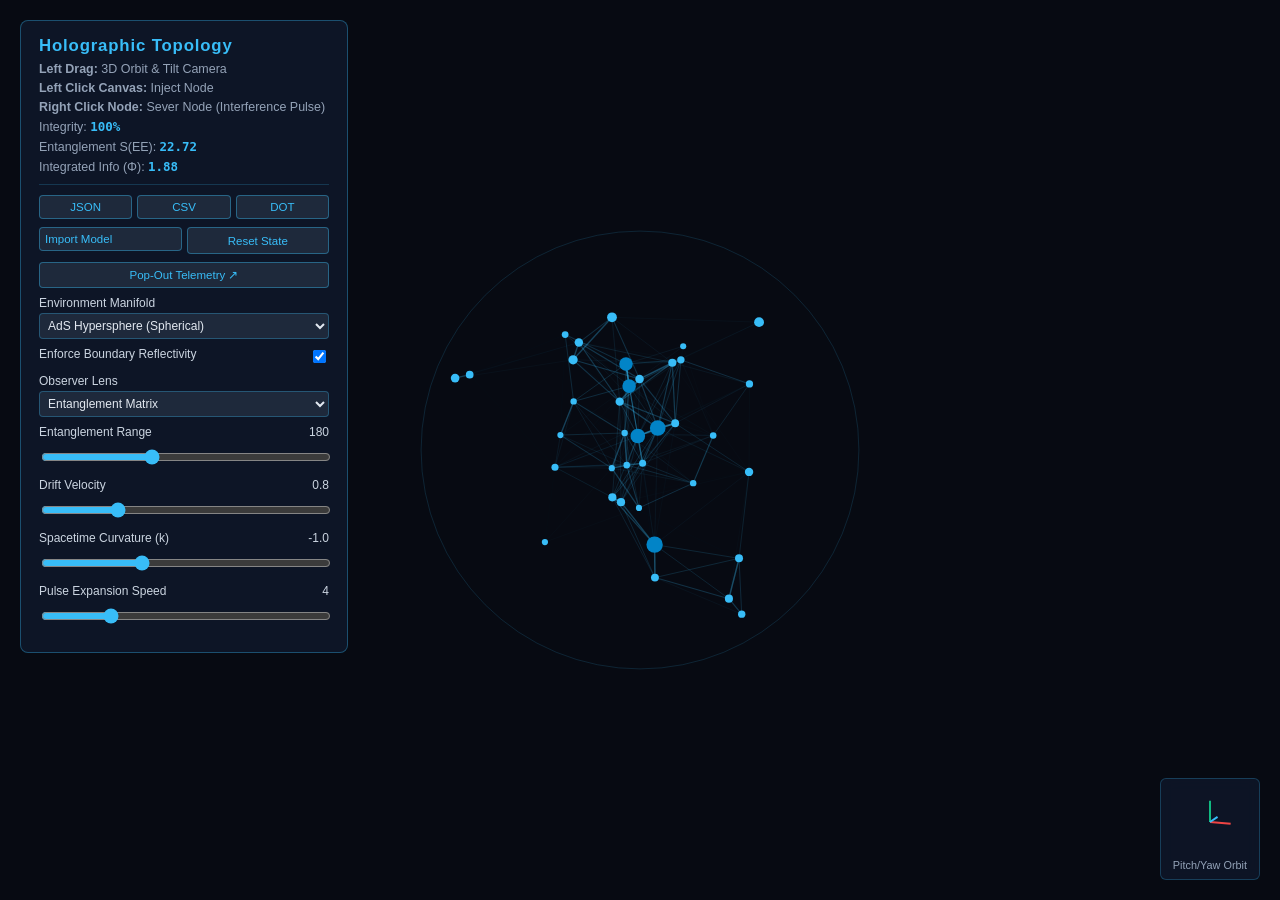
==== commit 905680e4: "Milestone v3.1: Added physics validation test suite for FDTD energy conservation check" ====
--- a/index.html
+++ b/index.html
@@ -4,8 +4,15 @@
   FILE: index.html
   CREATOR: Steven Jones
   DATE: 2026-10-05
-  VERSION: 2.2.7
+  -->
+
+<!-- Holographic Telemetry Monitor v2.3.0 -->
+<div class="header-container">
+    <span class="title">REAL-TIME TELEMETRY FEED</span>
+    <span class="status-indicator">LIVE (3D TOPOLOGY • FDTD SOLVER v2.3.0)</span>
+</div>
   
+  <!--
   DESCRIPTION:
   An interactive client-side simulation exploring emergent holographic network 
   topologies, dynamic environment manifold selection (AdS Hypersphere, Periodic Torus,
@@ -21,6 +28,8 @@
   - Dependencies: None (Zero external framework bloat)
   
   CHANGE LOG:
+  - v2.2.9
+  - v2.2.8 (2026-10-07): Added fullscreen toggle functionality and improved telemetry panel responsiveness.
   - v2.2.7 (2026-10-06): Added Telemetry Panel & Graphing Real-Time Data Pipeline via BroadcastChannel pop-out.
   - v2.2.6 (2026-10-06): Integrate variable spacetime curvature and finalize telemetry panels.
   - v2.2.5 (2026-10-07): Improved performance of dynamic environment manifold rendering and optimized HUD element updates,
@@ -47,7 +56,7 @@
 <head>
     <meta charset="UTF-8">
     <meta name="viewport" content="width=device-width, initial-scale=1.0">
-    <title>Holographic Topology Simulator v2.2.6</title>
+    <title>Holographic Topology Simulator v2.3.0</title>
     <style>
         body {
             margin: 0;
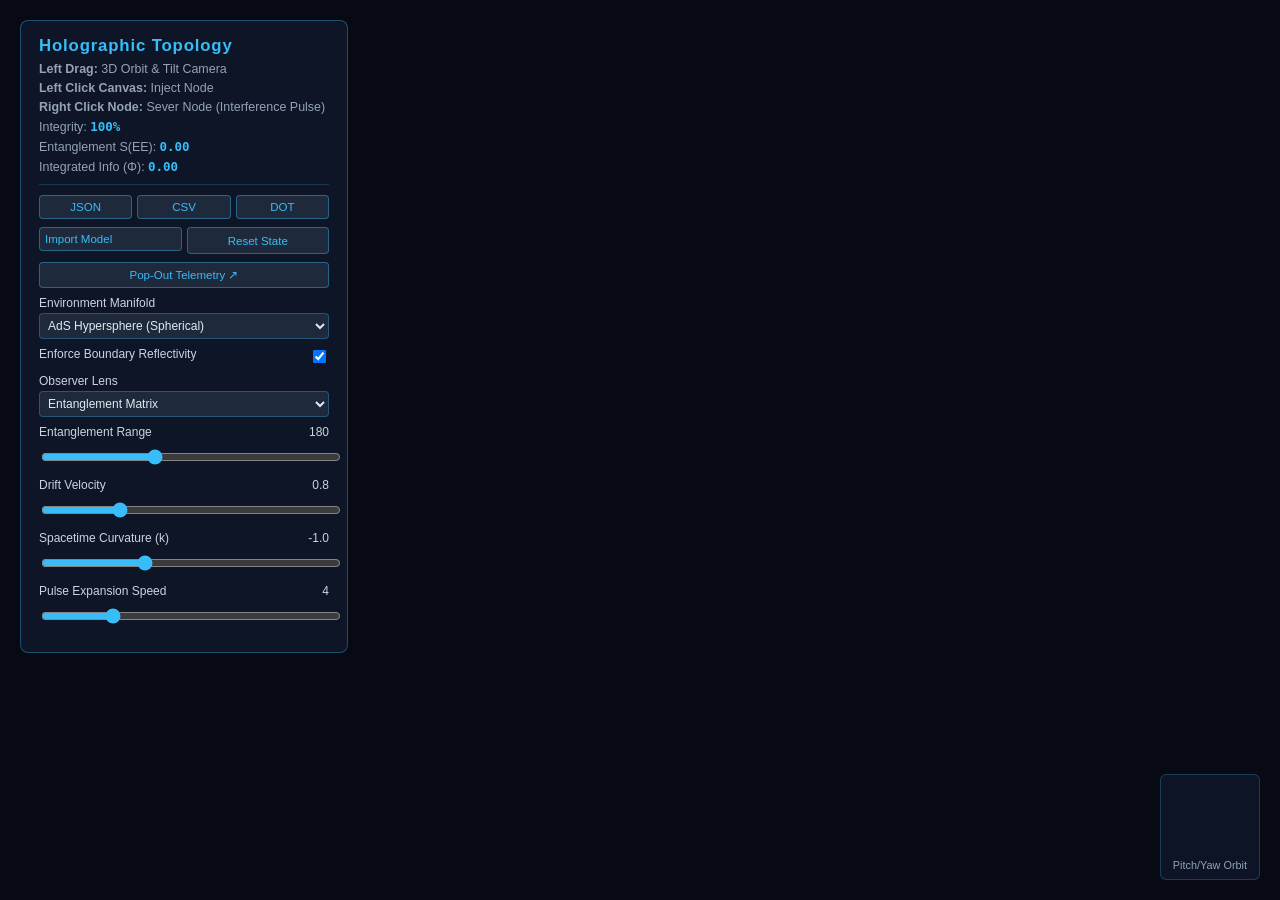
==== commit 690b45a7: "v2.3.3: Finalized telemetry bus integration, fixed duplicate push execution order, and balanced clas" ====
--- a/index.html
+++ b/index.html
@@ -4,15 +4,7 @@
   FILE: index.html
   CREATOR: Steven Jones
   DATE: 2026-10-05
-  -->
-
-<!-- Holographic Telemetry Monitor v2.3.0 -->
-<div class="header-container">
-    <span class="title">REAL-TIME TELEMETRY FEED</span>
-    <span class="status-indicator">LIVE (3D TOPOLOGY • FDTD SOLVER v2.3.0)</span>
-</div>
-  
-  <!--
+  VERSION: v2.3.0
   DESCRIPTION:
   An interactive client-side simulation exploring emergent holographic network 
   topologies, dynamic environment manifold selection (AdS Hypersphere, Periodic Torus,
@@ -281,6 +273,15 @@
     <!-- ENGINE SCRIPT MODULE -->
     <script type="module">
         import { TelemetryService } from './js/TelemetryService.js';
+        import { AdSBoundaryMapper } from './physics/holographic/AdSBoundaryMapper.js';
+        import { WaveEquationSolver } from './physics/dynamics/WaveEquationSolver.js';
+        import { IntegratedInformationCalculator } from './physics/information/IntegratedInformationCalculator.js';
+
+        // Initialize instances globally or scoped to your app
+
+        window.adsMapper = new AdSBoundaryMapper(32, 8);
+        window.waveSolver = new WaveEquationSolver(32, 1.0, 0.5)
+        window.phiCalculator = new IntegratedInformationCalculator(32); // or your initial node count constant
 
         // 1. Initialize Telemetry Service Globally
         try {
@@ -310,14 +311,18 @@
         const exportDotBtn = document.getElementById('exportDotBtn');
         const importFile = document.getElementById('importFile');
         const resetStateBtn = document.getElementById('resetStateBtn');
-
+        
         let width = canvas.width = window.innerWidth;
         let height = canvas.height = window.innerHeight;
 
         window.addEventListener('resize', () => {
             width = canvas.width = window.innerWidth;
             height = canvas.height = window.innerHeight;
-        });
+            });
+
+        if (window.waveSolver && typeof window.waveSolver.injectPulse === 'function') {
+            window.waveSolver.injectPulse(16, 16, 2.5);
+        }
 
         // 3. Slider Display Value Handlers
         rangeSlider.addEventListener('input', (e) => document.getElementById('valRange').innerText = e.target.value);
@@ -674,6 +679,7 @@
 
         // 8. Main Loop
         function animate() {
+            
             ctx.fillStyle = '#070a12';
             ctx.fillRect(0, 0, width, height);
 
@@ -681,11 +687,18 @@
             drawGimbalHUD();
 
             const maxDistance = parseFloat(rangeSlider.value);
-            const kCurvature = parseFloat(curvatureSlider.value);
-
-            nodes.forEach(n => {
+            let kCurvature = parseFloat(curvatureSlider.value); //added 'let' here
+            waveSolver.step(0.016); // a
+            // ssuming ~60fps delta time (~16ms)
+            const bulkData = adsMapper.mapBoundaryToBulk(waveSolver.current);
+            const currentPhi = window.phiCalculator.calculatePhi(nodes);
+
+            nodes.forEach((n, index) => {
                 n.update(kCurvature);
                 n.activeBonds = 0;
+                if (bulkData && bulkData[index] !== undefined) {
+                    n.z = bulkData[index] * 45.0;
+                }
             });
 
             let totalBondWeight = 0;
@@ -728,7 +741,6 @@
                 }
             }
 
-            // Render Nodes
             const projectedNodes = nodes.map(n => ({
                 node: n,
                 proj: project3D(n.x, n.y, n.z)
@@ -743,7 +755,6 @@
                 ctx.fill();
             });
 
-            // Metrics Update
             const activeNodes = nodes.filter(n => !n.isSevered);
             const integrity = initialActiveCount > 0 ? Math.round((activeNodes.length / initialActiveCount) * 100) : 100;
             const entropyVal = totalBondWeight * 0.46;
@@ -752,30 +763,24 @@
             document.getElementById('integrityMetric').innerText = `${integrity}%`;
             document.getElementById('entropyMetric').innerText = entropyVal.toFixed(2);
             document.getElementById('phiMetric').innerText = phiVal.toFixed(2);
-
-            // Update Selected Node HUD Panel
-            if (selectedNode) {
-                document.getElementById('telId').innerText = selectedNode.id;
-                document.getElementById('telClass').innerText = selectedNode.isCore ? 'Core Node' : 'Standard Node';
-                document.getElementById('telBonds').innerText = selectedNode.activeBonds;
-                document.getElementById('telPos').innerText = `(${selectedNode.x.toFixed(0)}, ${selectedNode.y.toFixed(0)}, ${selectedNode.z.toFixed(0)})`;
-            }
-
-            // Publish Telemetry to BroadcastChannel
-            if (window.telemetryBus && window.telemetryBus.publish) {
-                window.telemetryBus.publish({
+            if (window.telemetryBus) {
+                window.telemetryBus.push({
                     entropy: entropyVal,
-                    phi: phiVal,
+                    phi: currentPhi,
+                    causalDensity: window.phiCalculator.causalDensity,
                     activeNodes: activeNodes.length,
                     curvature: kCurvature,
-                    drift: parseFloat(driftSlider.value)
+                    drift: parseFloat(driftSlider.value),
+                    timestamp: performance.now()
                 });
             }
-
+            
             requestAnimationFrame(animate);
         }
 
         animate();
+        
     </script>
+    
 </body>
 </html>
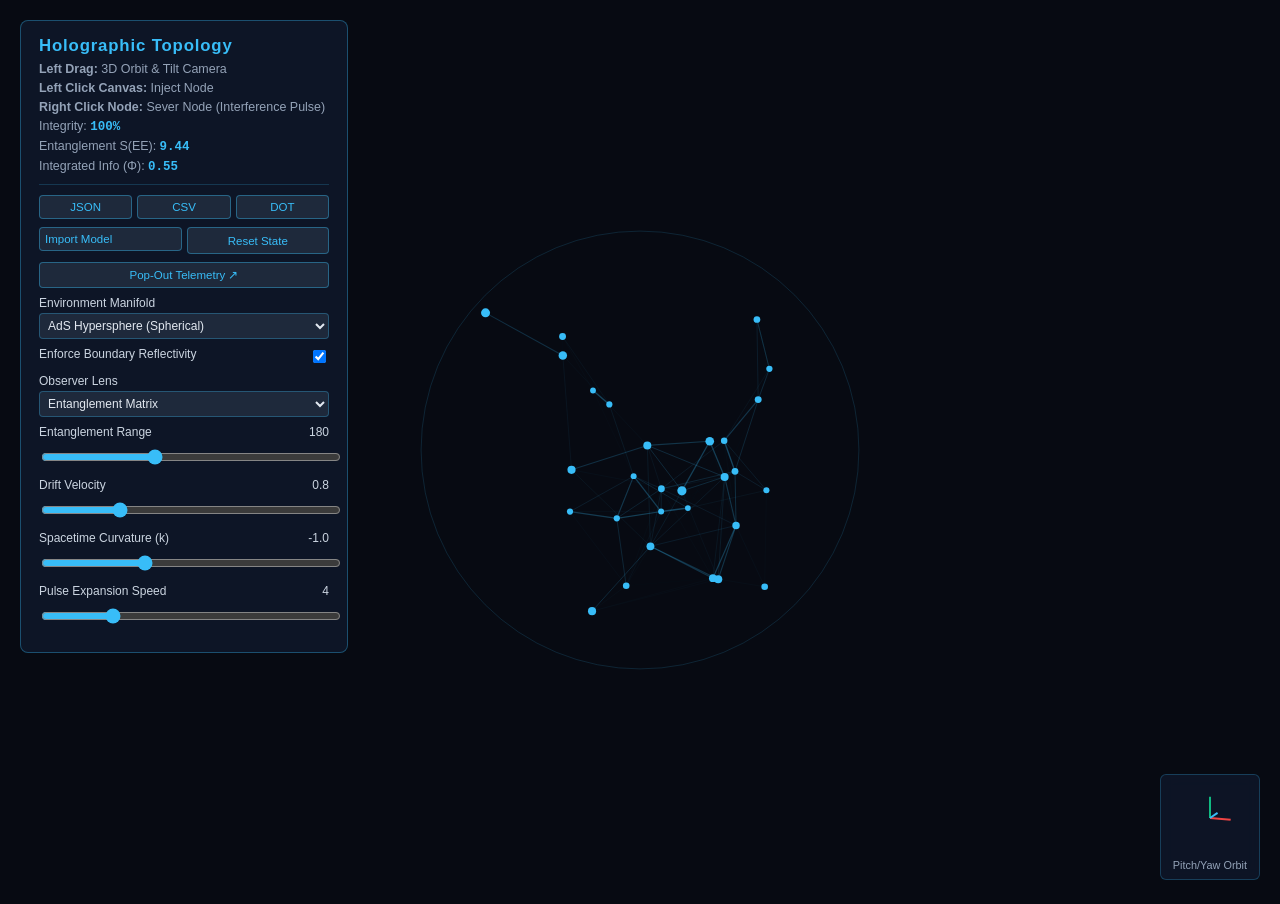
==== commit 1d40eed1: "v2.3.1: Finalize JSON drag-and-drop import pipeline and bulk mapping safeguard - Replaced obsolete c" ====
--- a/index.html
+++ b/index.html
@@ -694,12 +694,12 @@
             const currentPhi = window.phiCalculator.calculatePhi(nodes);
 
             nodes.forEach((n, index) => {
-                n.update(kCurvature);
-                n.activeBonds = 0;
-                if (bulkData && bulkData[index] !== undefined) {
-                    n.z = bulkData[index] * 45.0;
-                }
-            });
+    n.update(kCurvature);
+    n.activeBonds = 0;
+    if (bulkData && bulkData[index] !== undefined && nodes.length >= 32) {
+        n.z = bulkData[index] * 45.0;
+    }
+});
 
             let totalBondWeight = 0;
             let coreBondCount = 0;
@@ -759,6 +759,7 @@
             const integrity = initialActiveCount > 0 ? Math.round((activeNodes.length / initialActiveCount) * 100) : 100;
             const entropyVal = totalBondWeight * 0.46;
             const phiVal = activeNodes.length > 0 ? (coreBondCount * 2.5 + totalBondWeight) / activeNodes.length : 0;
+            
 
             document.getElementById('integrityMetric').innerText = `${integrity}%`;
             document.getElementById('entropyMetric').innerText = entropyVal.toFixed(2);
@@ -779,7 +780,66 @@
         }
 
         animate();
-        
+        // 5. Drag-and-Drop Topology Model Import
+        const canvasElement = document.getElementById('simCanvas');
+
+        canvasElement.addEventListener('dragover', (e) => {
+            e.preventDefault();
+            e.stopPropagation();
+            canvasElement.style.borderColor = '#38bdf8';
+        });
+
+        canvasElement.addEventListener('dragleave', (e) => {
+            e.preventDefault();
+            e.stopPropagation();
+            canvasElement.style.borderColor = '';
+        });
+
+        canvasElement.addEventListener('drop', (e) => {
+    e.preventDefault();
+    e.stopPropagation();
+    canvasElement.style.borderColor = '';
+
+    const files = e.dataTransfer.files;
+    if (files.length > 0) {
+        const file = files[0];
+        // Loosen the MIME type check to allow text/plain or empty types for IDE drag-and-drop
+        if (file.name.endsWith('.json') || file.type === 'application/json' || file.type === 'text/plain') {
+            const reader = new FileReader();
+            reader.onload = (event) => {
+                try {
+                    const importedData = JSON.parse(event.target.result);
+                    validateAndLoadModel(importedData);
+                } catch (err) {
+                    console.error('Failed to parse imported JSON topology model:', err);
+                    alert('Invalid JSON file format. Check console for details.');
+                }
+            };
+            reader.readAsText(file);
+        } else {
+            alert('Please drop a valid .json topology model file.');
+        }
+    }
+});
+     
+function validateAndLoadModel(data) {
+    if (!data.nodes || !Array.isArray(data.nodes)) {
+        alert('Invalid topology schema: "nodes" array is missing.');
+        return;
+    }
+    
+    nodes.length = 0;
+    data.nodes.map(nData => {
+        const n = new Node(nData.x * 2.5, nData.y * 2.5, nData.z || 0, nData.isCore);
+        n.id = nData.id || n.id;
+        n.isSevered = !!nData.isSevered;
+        n.health = nData.health !== undefined ? nData.health : 1.0;
+        nodes.push(n);
+    });
+
+    initialActiveCount = nodes.filter(n => !n.isSevered).length;
+    console.log(`Successfully imported topology model with ${nodes.length} nodes.`);
+}
     </script>
     
 </body>
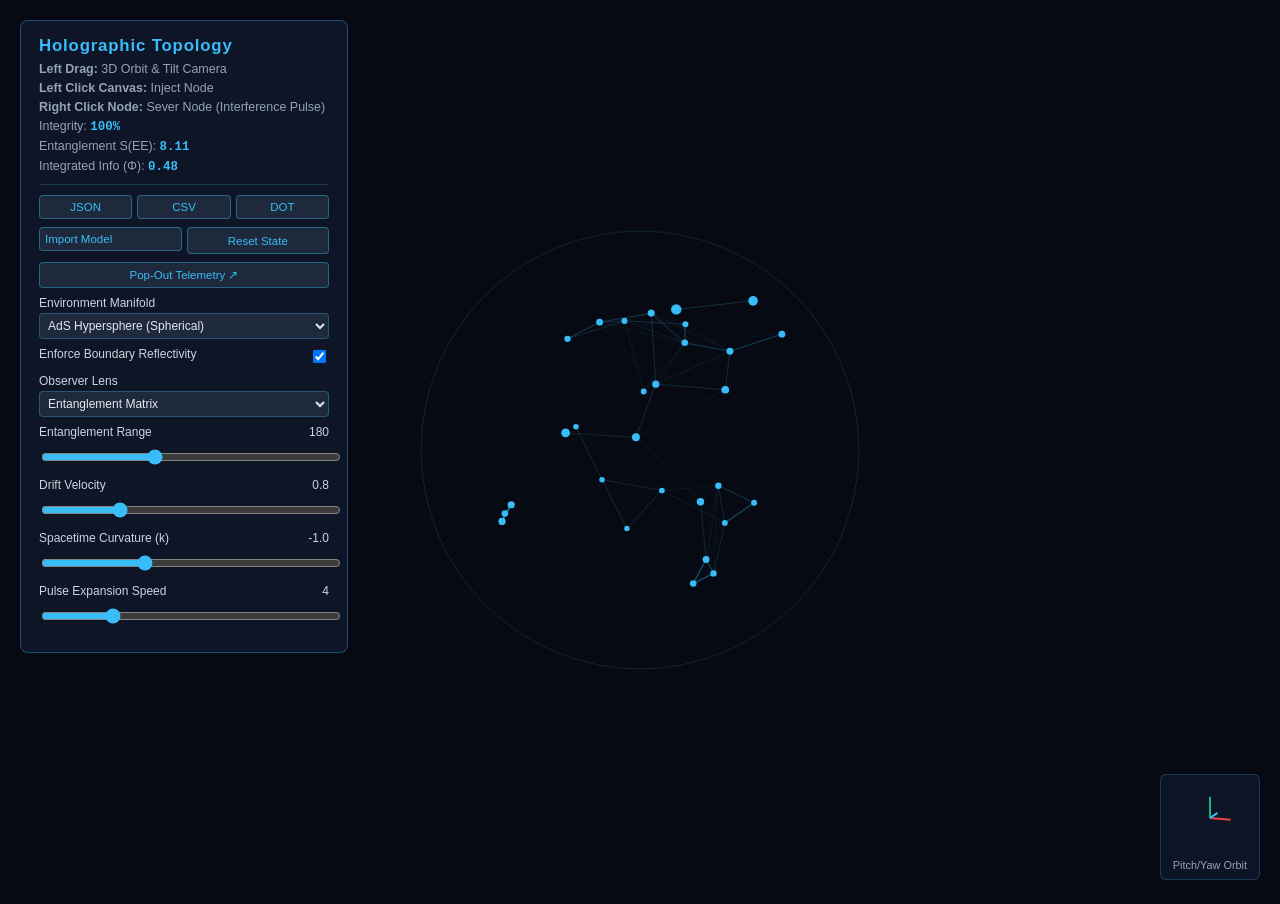
==== commit 32a8b341: "v2.3.3: Upgrade DOT export to include spatial edge connectivity and active threshold calculation" ====
--- a/index.html
+++ b/index.html
@@ -795,6 +795,61 @@
             canvasElement.style.borderColor = '';
         });
 
+        function exportToDOT(nodeArray, threshold = 180) {
+    if (!Array.isArray(nodeArray) || nodeArray.length === 0) return "";
+
+    let dot = "graph HolographicTopology {\n";
+
+    // 1. Declare active nodes
+    nodeArray.forEach(n => {
+        if (!n.isSevered) {
+            dot += `  "${n.id}" [color="${n.isCore ? 'blue' : 'cyan'}"];\n`;
+        }
+    });
+
+    // 2. Compute spatial distance edges
+    let edgeCount = 0;
+    for (let i = 0; i < nodeArray.length; i++) {
+        for (let j = i + 1; j < nodeArray.length; j++) {
+            const n1 = nodeArray[i];
+            const n2 = nodeArray[j];
+
+            if (!n1.isSevered && !n2.isSevered) {
+                const dx = n1.x - n2.x;
+                const dy = n1.y - n2.y;
+                const dz = n1.z - n2.z;
+                const dist = Math.sqrt(dx * dx + dy * dy + dz * dz);
+
+                if (dist <= threshold) {
+                    dot += `  "${n1.id}" -- "${n2.id}";\n`;
+                    edgeCount++;
+                }
+            }
+        }
+    }
+
+    dot += "}\n";
+    console.log(`[DOT Export] ${nodeArray.length} nodes, ${edgeCount} edges generated (threshold: ${threshold}px).`);
+    return dot;
+}
+
+// Assign to global scope for console testing
+window.exportToDOT = exportToDOT;
+
+// Single DOM Event Listener
+exportDotBtn.addEventListener('click', () => {
+    const currentThreshold = parseFloat(rangeSlider.value) || 180;
+    const dotData = window.exportToDOT(nodes, currentThreshold);
+
+    const dataStr = "data:text/plain;charset=utf-8," + encodeURIComponent(dotData);
+    const downloadAnchor = document.createElement('a');
+    downloadAnchor.setAttribute("href", dataStr);
+    downloadAnchor.setAttribute("download", "holographic_topology.dot");
+    document.body.appendChild(downloadAnchor);
+    downloadAnchor.click();
+    downloadAnchor.remove();
+});
+
         canvasElement.addEventListener('drop', (e) => {
     e.preventDefault();
     e.stopPropagation();
@@ -839,7 +894,9 @@
 
     initialActiveCount = nodes.filter(n => !n.isSevered).length;
     console.log(`Successfully imported topology model with ${nodes.length} nodes.`);
-}
+
+    }
+    
     </script>
     
 </body>
